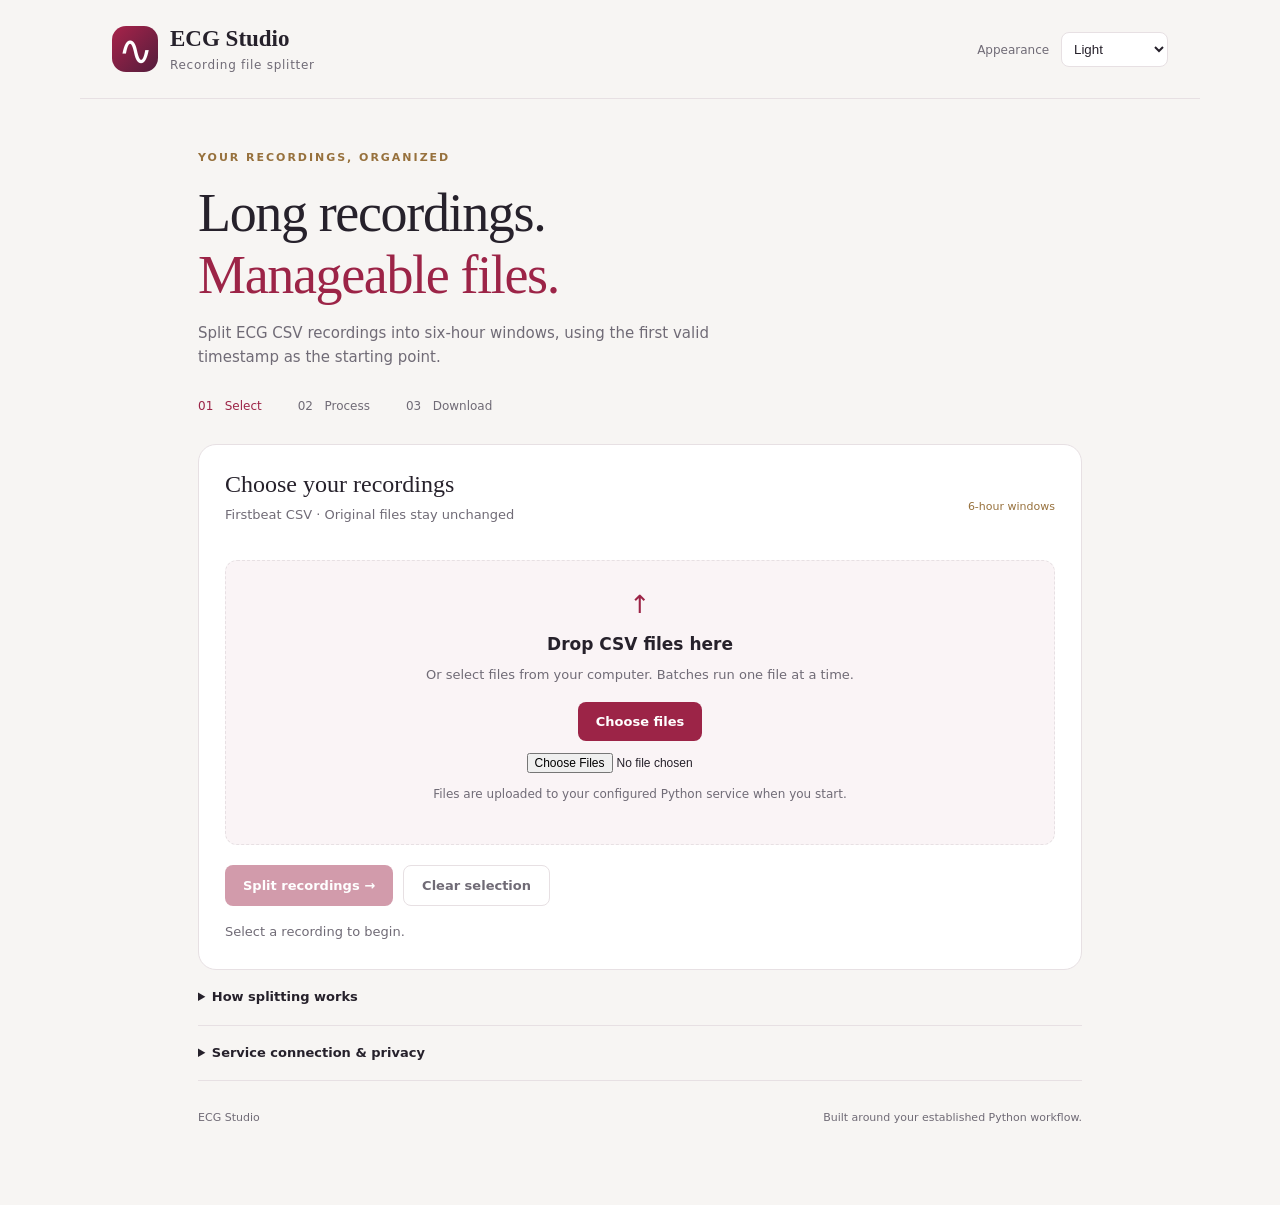
==== frontend/index.html @ 0d1e9e58 "Upload 1" ====
<!doctype html>
<html lang="en"><head><meta charset="utf-8"><meta name="viewport" content="width=device-width,initial-scale=1"><meta name="description" content="Split Firstbeat ECG CSV recordings into six-hour files using your established Python workflow."><title>ECG Studio · File Splitter</title><link rel="stylesheet" href="styles.css"><script src="config.js" defer></script><script src="app.js" defer></script></head>
<body><header><a class="brand" href="#"><span class="mark" aria-hidden="true">∿</span><span>ECG Studio<small>Recording file splitter</small></span></a><label>Appearance <select id="theme"><option value="light">Light</option><option value="dark">OLED Dark</option><option value="colored">Colored</option></select></label></header>
<main><div class="eyebrow">YOUR RECORDINGS, ORGANIZED</div><h1>Long recordings.<br><em>Manageable files.</em></h1><p class="intro">Split ECG CSV recordings into six-hour windows, using the first valid timestamp as the starting point.</p>
<div class="steps" aria-label="Workflow"><span>01 &nbsp; Select</span><span>02 &nbsp; Process</span><span>03 &nbsp; Download</span></div>
<section class="workspace" aria-labelledby="upload-title"><div class="section-head"><div><h2 id="upload-title">Choose your recordings</h2><p>Firstbeat CSV · Original files stay unchanged</p></div><span class="badge">6-hour windows</span></div>
<div id="drop" class="drop"><span class="upload-icon" aria-hidden="true">↑</span><h3>Drop CSV files here</h3><p>Or select files from your computer. Batches run one file at a time.</p><label class="button" for="files">Choose files</label><input id="files" type="file" accept=".csv,text/csv" multiple><p class="fine">Files are uploaded to your configured Python service when you start.</p></div>
<div id="selected"></div><div class="actions"><button id="run" disabled>Split recordings <span aria-hidden="true">→</span></button><button id="clear" class="secondary">Clear selection</button></div><p id="notice" role="status" aria-live="polite">Select a recording to begin.</p></section>
<section id="results-section" hidden><h2>Processing & downloads</h2><p class="fine">Download outputs before deleting a job. Keep this page open while a batch runs.</p><div id="results" aria-live="polite"></div></section>
<details><summary>How splitting works</summary><p>Reads 100,000 rows at a time. Six-hour windows begin at the first valid timestamp. Invalid timestamps and non-numeric or missing signal values are discarded, matching the supplied Python script. The last partial window is retained. No signal filtering or resampling is applied.</p><p>Outputs retain timestamp, ecg_raw, ecg_mv, continuous_time, elapsed_time and block_number. Metadata comments are not copied, matching the original workflow. The plain column header may count as a discarded row.</p><p>Expected timestamp: <code>2026-06-18 08:52:24.000</code>. Files must retain the comma-separated export structure expected by the original code.</p></details>
<details><summary>Service connection & privacy</summary><p id="service">Checking the processing service…</p><p>Each recording has an isolated job. Input uploads are deleted after processing succeeds or fails. Outputs and abandoned uploads expire after the service’s retention period. “Delete job” removes available job files immediately. No recording values are written to application logs.</p><p>Capacity depends on the configured service and free disk space. Upload progress is measured in bytes; processing shows actual chunks and rows rather than an estimated percentage.</p></details>
<footer>ECG Studio <span>Built around your established Python workflow.</span></footer></main><iframe name="downloads" title="File downloads" hidden></iframe></body></html>
---- frontend/styles.css ----
:root{color-scheme:light;--bg:#f7f5f3;--surface:#fff;--ink:#26212b;--muted:#706b76;--accent:#9c2447;--line:#e7e0e3;--soft:#faf4f6;--gold:#97713d;--success:#167450}*{box-sizing:border-box}body{margin:0;background:var(--bg);color:var(--ink);font:15px/1.6 system-ui,-apple-system,Segoe UI,sans-serif}body[data-theme=dark]{color-scheme:dark;--bg:#000;--surface:#101013;--ink:#f6f1f3;--muted:#b5aeb8;--accent:#f384a4;--line:#302b32;--soft:#1c1218;--gold:#dfba7d;--success:#7cdbad}body[data-theme=colored]{--bg:#eee8ef;--surface:#fffbff;--ink:#271b34;--accent:#8e1d49;--line:#d8c7dc;--soft:#f2e5ef;--gold:#82561e}header{max-width:1120px;margin:auto;padding:26px 32px;display:flex;justify-content:space-between;align-items:center;gap:20px;border-bottom:1px solid var(--line)}.brand{display:flex;align-items:center;gap:12px;color:var(--ink);text-decoration:none;font:700 23px Georgia,serif}.brand small{display:block;font:12px system-ui;color:var(--muted);letter-spacing:.06em;margin-top:6px}.mark{display:grid;place-items:center;background:linear-gradient(135deg,#a8234a,#531d3c);color:white;width:46px;height:46px;border-radius:14px;font:42px Georgia}header label{font-size:12px;color:var(--muted)}select{margin-left:8px;padding:8px;border:1px solid var(--line);border-radius:8px;background:var(--surface);color:var(--ink)}main{max-width:940px;margin:50px auto;padding:0 28px}.eyebrow{font-size:11px;font-weight:700;color:var(--gold);letter-spacing:.18em}h1{font:normal clamp(34px,5vw,54px)/1.15 Georgia,serif;letter-spacing:-.025em;margin:15px 0}h1 em{color:var(--accent);font-style:normal}.intro{max-width:590px;color:var(--muted)}.steps{display:flex;gap:36px;font-size:12px;color:var(--muted);margin:28px 0}.steps span:first-child{color:var(--accent)}.workspace{background:var(--surface);border:1px solid var(--line);border-radius:18px;padding:26px}.section-head{display:flex;align-items:center;justify-content:space-between;gap:15px}h2{font:normal 24px Georgia,serif;margin:0 0 7px}h3{font-size:17px;margin:6px 0}p{margin:7px 0 16px}.section-head p,.drop p{color:var(--muted);font-size:13px}.badge{color:var(--gold);font-size:11px;white-space:nowrap}.drop{border:1.5px dashed var(--line);border-radius:12px;background:var(--soft);text-align:center;padding:24px 16px;margin-top:18px}.drop.over{border-color:var(--accent)}.upload-icon{font-size:25px;color:var(--accent)}button,.button{font:600 13px system-ui;display:inline-block;border:0;border-radius:8px;padding:12px 18px;background:var(--accent);color:white;cursor:pointer;text-decoration:none}body[data-theme=dark] button,body[data-theme=dark] .button{color:#17070e}button:disabled{opacity:.45;cursor:not-allowed}.secondary{background:transparent!important;color:var(--muted)!important;border:1px solid var(--line)}button:focus-visible,.button:focus-visible,summary:focus-visible,select:focus-visible{outline:3px solid var(--gold);outline-offset:3px}input[type=file]{display:block;margin:12px auto;max-width:100%;font-size:12px}.fine{font-size:12px!important;color:var(--muted)}.actions{display:flex;gap:10px;margin-top:20px;flex-wrap:wrap}#notice{font-size:13px;margin:16px 0 0;color:var(--muted)}.file-row{padding:12px 0;display:flex;justify-content:space-between;gap:15px;border-bottom:1px solid var(--line);font-size:13px;overflow-wrap:anywhere}.job{background:var(--surface);padding:22px;border:1px solid var(--line);border-radius:12px;margin:16px 0}.job h3{overflow-wrap:anywhere}.job .actions{margin-top:12px}.error{color:#bc3554}.success{color:var(--success)}progress{display:block;width:100%;height:9px;margin:15px 0;accent-color:var(--accent)}.output{display:flex;align-items:center;justify-content:space-between;gap:12px;padding:10px 0;border-bottom:1px solid var(--line);font-size:12px;overflow-wrap:anywhere}.output button{padding:7px 10px}#results-section{margin:32px 0}details{border-bottom:1px solid var(--line);padding:17px 0;font-size:13px}summary{cursor:pointer;font-weight:600}details p{margin-top:12px;color:var(--muted)}footer{display:flex;justify-content:space-between;gap:16px;padding:28px 0;color:var(--muted);font-size:11px}@media(max-width:580px){header{padding:18px;flex-wrap:wrap}.brand{font-size:21px}main{padding:0 16px;margin-top:30px}.workspace{padding:18px}.section-head{align-items:flex-start}.badge{display:none}.steps{gap:22px}footer{display:block}footer span{display:block;margin-top:5px}}@media(prefers-reduced-motion:reduce){*{scroll-behavior:auto}}
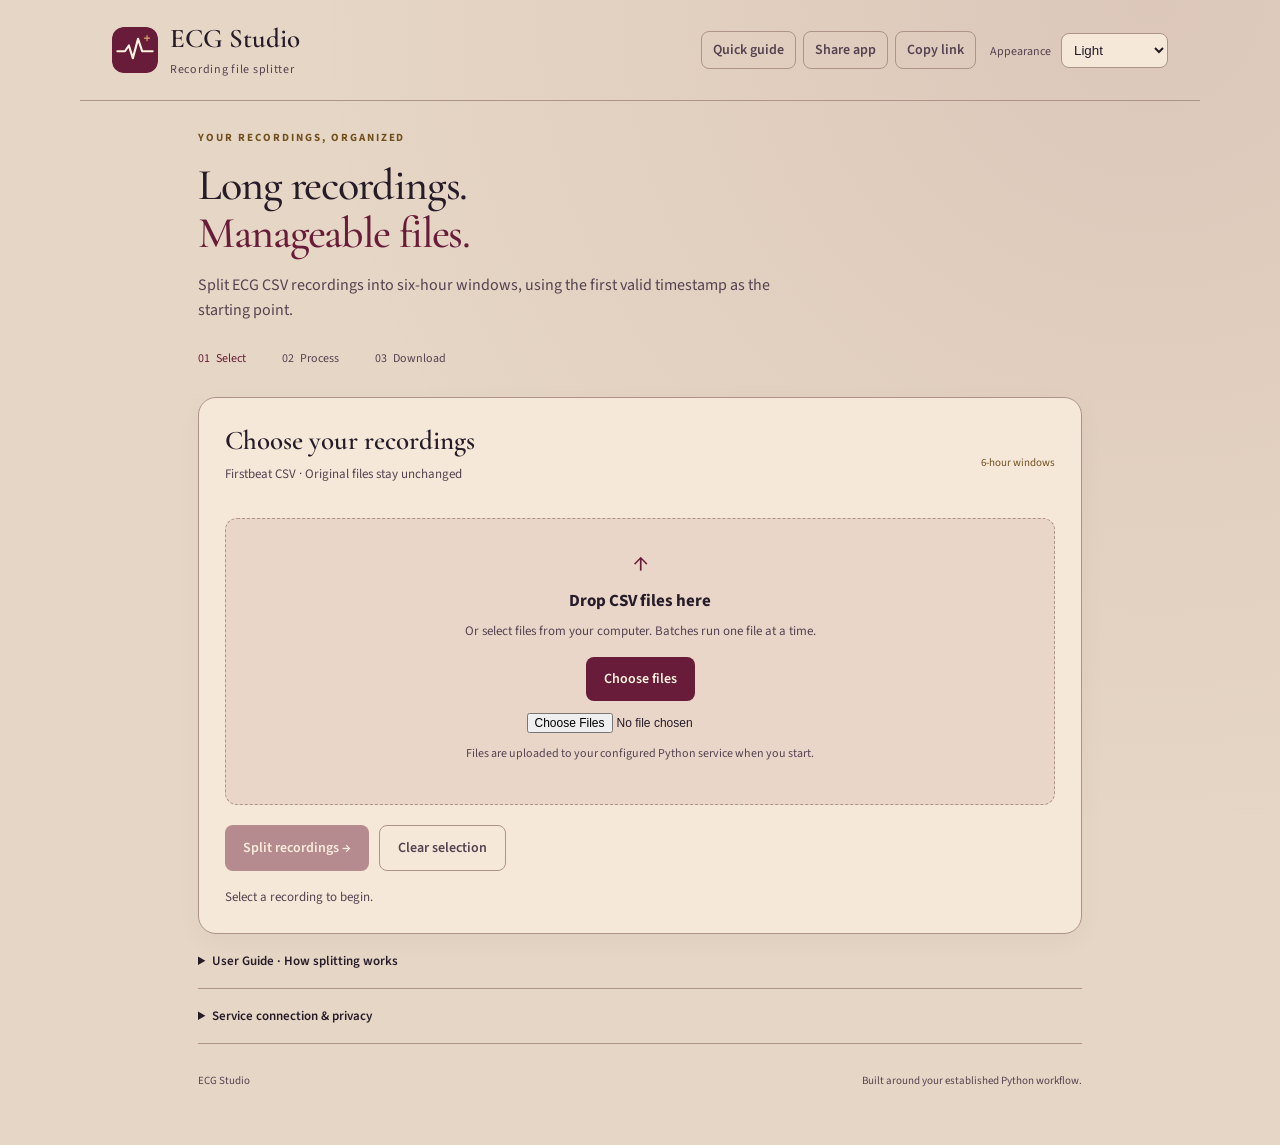
==== commit b87db2ac: "Upload 2" ====
--- a/frontend/index.html
+++ b/frontend/index.html
@@ -1,12 +1,12 @@
 <!doctype html>
-<html lang="en"><head><meta charset="utf-8"><meta name="viewport" content="width=device-width,initial-scale=1"><meta name="description" content="Split Firstbeat ECG CSV recordings into six-hour files using your established Python workflow."><title>ECG Studio · File Splitter</title><link rel="stylesheet" href="styles.css"><script src="config.js" defer></script><script src="app.js" defer></script></head>
-<body><header><a class="brand" href="#"><span class="mark" aria-hidden="true">∿</span><span>ECG Studio<small>Recording file splitter</small></span></a><label>Appearance <select id="theme"><option value="light">Light</option><option value="dark">OLED Dark</option><option value="colored">Colored</option></select></label></header>
-<main><div class="eyebrow">YOUR RECORDINGS, ORGANIZED</div><h1>Long recordings.<br><em>Manageable files.</em></h1><p class="intro">Split ECG CSV recordings into six-hour windows, using the first valid timestamp as the starting point.</p>
+<html lang="en"><head><meta charset="utf-8"><meta name="viewport" content="width=device-width,initial-scale=1"><meta name="description" content="Split Firstbeat ECG CSV recordings into six-hour files using your established Python workflow."><title>ECG Studio · File Splitter</title><link rel="icon" type="image/png" href="assets/favicon.png"><link rel="apple-touch-icon" href="assets/apple-touch-icon.png"><!-- PRODUCTION_METADATA --><link rel="stylesheet" href="styles.css"><script src="config.js" defer></script><script src="sharing.js" defer></script><script src="app.js" defer></script></head>
+<body><header><a class="brand" href="#"><img class="brand-icon" src="assets/logo.svg" width="46" height="46" alt=""><span>ECG Studio<small>Recording file splitter</small></span></a><div class="header-tools"><nav aria-label="App tools"><button class="secondary" id="quick-guide">Quick guide</button><button class="secondary" id="share-app">Share app</button><button class="secondary" id="copy-link">Copy link</button></nav><label>Appearance <select id="theme"><option value="light">Light</option><option value="dark">OLED Dark</option><option value="colored">Colored</option></select></label></div></header>
+<main><p id="sharing-status" class="fine" role="status" aria-live="polite"></p><div class="eyebrow">YOUR RECORDINGS, ORGANIZED</div><h1>Long recordings.<br><em>Manageable files.</em></h1><p class="intro">Split ECG CSV recordings into six-hour windows, using the first valid timestamp as the starting point.</p>
 <div class="steps" aria-label="Workflow"><span>01 &nbsp; Select</span><span>02 &nbsp; Process</span><span>03 &nbsp; Download</span></div>
 <section class="workspace" aria-labelledby="upload-title"><div class="section-head"><div><h2 id="upload-title">Choose your recordings</h2><p>Firstbeat CSV · Original files stay unchanged</p></div><span class="badge">6-hour windows</span></div>
 <div id="drop" class="drop"><span class="upload-icon" aria-hidden="true">↑</span><h3>Drop CSV files here</h3><p>Or select files from your computer. Batches run one file at a time.</p><label class="button" for="files">Choose files</label><input id="files" type="file" accept=".csv,text/csv" multiple><p class="fine">Files are uploaded to your configured Python service when you start.</p></div>
 <div id="selected"></div><div class="actions"><button id="run" disabled>Split recordings <span aria-hidden="true">→</span></button><button id="clear" class="secondary">Clear selection</button></div><p id="notice" role="status" aria-live="polite">Select a recording to begin.</p></section>
 <section id="results-section" hidden><h2>Processing & downloads</h2><p class="fine">Download outputs before deleting a job. Keep this page open while a batch runs.</p><div id="results" aria-live="polite"></div></section>
-<details><summary>How splitting works</summary><p>Reads 100,000 rows at a time. Six-hour windows begin at the first valid timestamp. Invalid timestamps and non-numeric or missing signal values are discarded, matching the supplied Python script. The last partial window is retained. No signal filtering or resampling is applied.</p><p>Outputs retain timestamp, ecg_raw, ecg_mv, continuous_time, elapsed_time and block_number. Metadata comments are not copied, matching the original workflow. The plain column header may count as a discarded row.</p><p>Expected timestamp: <code>2026-06-18 08:52:24.000</code>. Files must retain the comma-separated export structure expected by the original code.</p></details>
+<details id="user-guide"><summary>User Guide · How splitting works</summary><p>Reads 100,000 rows at a time. Six-hour windows begin at the first valid timestamp. Invalid timestamps and non-numeric or missing signal values are discarded, matching the supplied Python script. The last partial window is retained. No signal filtering or resampling is applied.</p><p>Outputs retain timestamp, ecg_raw, ecg_mv, continuous_time, elapsed_time and block_number. Metadata comments are not copied, matching the original workflow. The plain column header may count as a discarded row.</p><p>Expected timestamp: <code>2026-06-18 08:52:24.000</code>. Files must retain the comma-separated export structure expected by the original code.</p></details>
 <details><summary>Service connection & privacy</summary><p id="service">Checking the processing service…</p><p>Each recording has an isolated job. Input uploads are deleted after processing succeeds or fails. Outputs and abandoned uploads expire after the service’s retention period. “Delete job” removes available job files immediately. No recording values are written to application logs.</p><p>Capacity depends on the configured service and free disk space. Upload progress is measured in bytes; processing shows actual chunks and rows rather than an estimated percentage.</p></details>
-<footer>ECG Studio <span>Built around your established Python workflow.</span></footer></main><iframe name="downloads" title="File downloads" hidden></iframe></body></html>
+<footer>ECG Studio <span>Built around your established Python workflow.</span></footer></main><dialog id="guide-dialog" aria-labelledby="guide-title"><div class="dialog-head"><h2 id="guide-title">Your quick guide</h2><button class="secondary" data-close="guide-dialog" aria-label="Close quick guide">Close</button></div><ol><li><strong>Choose CSV recordings.</strong> Select several files or drag them into the upload area.</li><li><strong>Split recordings.</strong> Keep this page open while files upload and process in sequence.</li><li><strong>Download the results.</strong> Save individual CSVs or each recording’s ZIP, then delete jobs when finished.</li></ol><div class="example"><strong>A simple example</strong><p>A first valid sample at 08:52:24 starts the first window. A sample exactly at 14:52:24 enters the second window.</p></div><p class="fine">Share app and Copy link share only this application’s address—not recordings or download credentials. For format and privacy details, open the User Guide or Service connection & privacy below.</p></dialog><dialog id="share-dialog" aria-labelledby="share-title"><div class="dialog-head"><h2 id="share-title">Share ECG Studio</h2><button class="secondary" data-close="share-dialog" aria-label="Close sharing">Close</button></div><p>Copy this application address:</p><label for="share-address">App link</label><input id="share-address" readonly type="url"><p class="fine">Only the app address is shared. Your recordings remain separate.</p></dialog><iframe name="downloads" title="File downloads" hidden></iframe></body></html>
--- a/frontend/styles.css
+++ b/frontend/styles.css
@@ -1 +1,8 @@
-:root{color-scheme:light;--bg:#f7f5f3;--surface:#fff;--ink:#26212b;--muted:#706b76;--accent:#9c2447;--line:#e7e0e3;--soft:#faf4f6;--gold:#97713d;--success:#167450}*{box-sizing:border-box}body{margin:0;background:var(--bg);color:var(--ink);font:15px/1.6 system-ui,-apple-system,Segoe UI,sans-serif}body[data-theme=dark]{color-scheme:dark;--bg:#000;--surface:#101013;--ink:#f6f1f3;--muted:#b5aeb8;--accent:#f384a4;--line:#302b32;--soft:#1c1218;--gold:#dfba7d;--success:#7cdbad}body[data-theme=colored]{--bg:#eee8ef;--surface:#fffbff;--ink:#271b34;--accent:#8e1d49;--line:#d8c7dc;--soft:#f2e5ef;--gold:#82561e}header{max-width:1120px;margin:auto;padding:26px 32px;display:flex;justify-content:space-between;align-items:center;gap:20px;border-bottom:1px solid var(--line)}.brand{display:flex;align-items:center;gap:12px;color:var(--ink);text-decoration:none;font:700 23px Georgia,serif}.brand small{display:block;font:12px system-ui;color:var(--muted);letter-spacing:.06em;margin-top:6px}.mark{display:grid;place-items:center;background:linear-gradient(135deg,#a8234a,#531d3c);color:white;width:46px;height:46px;border-radius:14px;font:42px Georgia}header label{font-size:12px;color:var(--muted)}select{margin-left:8px;padding:8px;border:1px solid var(--line);border-radius:8px;background:var(--surface);color:var(--ink)}main{max-width:940px;margin:50px auto;padding:0 28px}.eyebrow{font-size:11px;font-weight:700;color:var(--gold);letter-spacing:.18em}h1{font:normal clamp(34px,5vw,54px)/1.15 Georgia,serif;letter-spacing:-.025em;margin:15px 0}h1 em{color:var(--accent);font-style:normal}.intro{max-width:590px;color:var(--muted)}.steps{display:flex;gap:36px;font-size:12px;color:var(--muted);margin:28px 0}.steps span:first-child{color:var(--accent)}.workspace{background:var(--surface);border:1px solid var(--line);border-radius:18px;padding:26px}.section-head{display:flex;align-items:center;justify-content:space-between;gap:15px}h2{font:normal 24px Georgia,serif;margin:0 0 7px}h3{font-size:17px;margin:6px 0}p{margin:7px 0 16px}.section-head p,.drop p{color:var(--muted);font-size:13px}.badge{color:var(--gold);font-size:11px;white-space:nowrap}.drop{border:1.5px dashed var(--line);border-radius:12px;background:var(--soft);text-align:center;padding:24px 16px;margin-top:18px}.drop.over{border-color:var(--accent)}.upload-icon{font-size:25px;color:var(--accent)}button,.button{font:600 13px system-ui;display:inline-block;border:0;border-radius:8px;padding:12px 18px;background:var(--accent);color:white;cursor:pointer;text-decoration:none}body[data-theme=dark] button,body[data-theme=dark] .button{color:#17070e}button:disabled{opacity:.45;cursor:not-allowed}.secondary{background:transparent!important;color:var(--muted)!important;border:1px solid var(--line)}button:focus-visible,.button:focus-visible,summary:focus-visible,select:focus-visible{outline:3px solid var(--gold);outline-offset:3px}input[type=file]{display:block;margin:12px auto;max-width:100%;font-size:12px}.fine{font-size:12px!important;color:var(--muted)}.actions{display:flex;gap:10px;margin-top:20px;flex-wrap:wrap}#notice{font-size:13px;margin:16px 0 0;color:var(--muted)}.file-row{padding:12px 0;display:flex;justify-content:space-between;gap:15px;border-bottom:1px solid var(--line);font-size:13px;overflow-wrap:anywhere}.job{background:var(--surface);padding:22px;border:1px solid var(--line);border-radius:12px;margin:16px 0}.job h3{overflow-wrap:anywhere}.job .actions{margin-top:12px}.error{color:#bc3554}.success{color:var(--success)}progress{display:block;width:100%;height:9px;margin:15px 0;accent-color:var(--accent)}.output{display:flex;align-items:center;justify-content:space-between;gap:12px;padding:10px 0;border-bottom:1px solid var(--line);font-size:12px;overflow-wrap:anywhere}.output button{padding:7px 10px}#results-section{margin:32px 0}details{border-bottom:1px solid var(--line);padding:17px 0;font-size:13px}summary{cursor:pointer;font-weight:600}details p{margin-top:12px;color:var(--muted)}footer{display:flex;justify-content:space-between;gap:16px;padding:28px 0;color:var(--muted);font-size:11px}@media(max-width:580px){header{padding:18px;flex-wrap:wrap}.brand{font-size:21px}main{padding:0 16px;margin-top:30px}.workspace{padding:18px}.section-head{align-items:flex-start}.badge{display:none}.steps{gap:22px}footer{display:block}footer span{display:block;margin-top:5px}}@media(prefers-reduced-motion:reduce){*{scroll-behavior:auto}}
+@font-face{font-family:"Source Sans 3";font-style:normal;font-weight:400;font-display:swap;src:url("assets/fonts/source-sans-400.ttf") format("truetype")}
+@font-face{font-family:"Source Sans 3";font-style:normal;font-weight:600;font-display:swap;src:url("assets/fonts/source-sans-600.ttf") format("truetype")}
+@font-face{font-family:"Source Sans 3";font-style:normal;font-weight:700;font-display:swap;src:url("assets/fonts/source-sans-700.ttf") format("truetype")}
+@font-face{font-family:"Cormorant Garamond";font-style:normal;font-weight:500;font-display:swap;src:url("assets/fonts/cormorant-500.ttf") format("truetype")}
+@font-face{font-family:"Cormorant Garamond";font-style:normal;font-weight:600;font-display:swap;src:url("assets/fonts/cormorant-600.ttf") format("truetype")}
+:root{color-scheme:light;--bg:#e6d6c5;--surface:#f5e8d8;--ink:#251b29;--muted:#544251;--accent:#681c39;--line:#ad9389;--soft:#ead6c9;--gold:#72501e;--success:#145535;--button-ink:#fff4df;--error:#9d1637}*{box-sizing:border-box}body{margin:0;background:var(--bg);color:var(--ink);font:16px/1.55 "Source Sans 3",system-ui,-apple-system,Segoe UI,sans-serif}body[data-theme=dark]{color-scheme:dark;--bg:#000;--surface:#160d17;--ink:#fff3e8;--muted:#dcc3d4;--accent:#f1a0b6;--line:#8f7188;--soft:#241127;--gold:#e6c18b;--success:#8ee3b5;--button-ink:#260b17;--error:#ff9db2}body[data-theme=colored]{color-scheme:dark;--bg:#211126;--surface:#3d1935;--ink:#fff3e8;--muted:#e5cad9;--accent:#f2b3c5;--line:#b08a9e;--soft:#301329;--gold:#edc993;--success:#9ee6bd;--button-ink:#381022;--error:#ffb0c0}header{max-width:1120px;margin:auto;padding:22px 32px;display:flex;justify-content:space-between;align-items:center;gap:20px;flex-wrap:wrap;border-bottom:1px solid var(--line)}.brand{display:flex;align-items:center;gap:12px;color:var(--ink);text-decoration:none;font:600 27px "Cormorant Garamond",Georgia,serif}.brand small{display:block;font:12px "Source Sans 3",system-ui;color:var(--muted);letter-spacing:.06em;margin-top:6px}.mark{display:grid;place-items:center;background:linear-gradient(135deg,#a8234a,#531d3c);color:white;width:46px;height:46px;border-radius:14px;font:42px Georgia}header label{font-size:12px;color:var(--muted)}select{margin-left:8px;padding:8px;border:1px solid var(--line);border-radius:8px;background:var(--surface);color:var(--ink)}main{max-width:940px;margin:28px auto;padding:0 28px}.eyebrow{font-size:11px;font-weight:700;color:var(--gold);letter-spacing:.18em}h1{font:normal clamp(32px,4.5vw,44px)/1.1 "Cormorant Garamond",Georgia,serif;letter-spacing:-.025em;margin:15px 0}h1 em{color:var(--accent);font-style:normal}.intro{max-width:590px;color:var(--muted)}.steps{display:flex;gap:36px;font-size:12px;color:var(--muted);margin:28px 0}.steps span:first-child{color:var(--accent)}.workspace{background:var(--surface);border:1px solid var(--line);border-radius:18px;padding:26px}.section-head{display:flex;align-items:center;justify-content:space-between;gap:15px}h2{font:600 27px "Cormorant Garamond",Georgia,serif;margin:0 0 7px}h3{font-size:17px;margin:6px 0}p{margin:7px 0 16px}.section-head p,.drop p{color:var(--muted);font-size:13px}.badge{color:var(--gold);font-size:11px;white-space:nowrap}.drop{border:1.5px dashed var(--line);border-radius:12px;background:var(--soft);text-align:center;padding:24px 16px;margin-top:18px}.drop.over{border-color:var(--accent)}.upload-icon{font-size:25px;color:var(--accent)}button,.button{font:600 14px "Source Sans 3",system-ui;display:inline-block;border:0;border-radius:8px;padding:12px 18px;background:var(--accent);color:var(--button-ink);cursor:pointer;text-decoration:none}button:disabled{opacity:.45;cursor:not-allowed}.secondary{background:transparent!important;color:var(--muted)!important;border:1px solid var(--line)}button:focus-visible,.button:focus-visible,summary:focus-visible,select:focus-visible{outline:3px solid var(--gold);outline-offset:3px}input[type=file]{display:block;margin:12px auto;max-width:100%;font-size:12px}.fine{font-size:12px!important;color:var(--muted)}.actions{display:flex;gap:10px;margin-top:20px;flex-wrap:wrap}#notice{font-size:13px;margin:16px 0 0;color:var(--muted)}.file-row{padding:12px 0;display:flex;justify-content:space-between;gap:15px;border-bottom:1px solid var(--line);font-size:13px;overflow-wrap:anywhere}.job{background:var(--surface);padding:22px;border:1px solid var(--line);border-radius:12px;margin:16px 0}.job h3{overflow-wrap:anywhere}.job .actions{margin-top:12px}.error{color:var(--error)}.success{color:var(--success)}progress{display:block;width:100%;height:9px;margin:15px 0;accent-color:var(--accent)}.output{display:flex;align-items:center;justify-content:space-between;gap:12px;padding:10px 0;border-bottom:1px solid var(--line);font-size:12px;overflow-wrap:anywhere}.output button{padding:7px 10px}#results-section{margin:32px 0}details{border-bottom:1px solid var(--line);padding:17px 0;font-size:13px}summary{cursor:pointer;font-weight:600}details p{margin-top:12px;color:var(--muted)}footer{display:flex;justify-content:space-between;gap:16px;padding:28px 0;color:var(--muted);font-size:11px}@media(max-width:580px){header{padding:18px;flex-wrap:wrap}.brand{font-size:21px}main{padding:0 16px;margin-top:30px}.workspace{padding:18px}.section-head{align-items:flex-start}.badge{display:none}.steps{gap:22px}footer{display:block}footer span{display:block;margin-top:5px}}@media(prefers-reduced-motion:reduce){*{scroll-behavior:auto}}
+
+.brand-icon{flex-shrink:0;border-radius:12px}.header-tools{display:flex;align-items:center;justify-content:flex-end;gap:14px;flex-wrap:wrap}.header-tools nav{display:flex;flex-wrap:wrap;gap:7px}.header-tools button{padding:8px 11px}.header-tools label{white-space:nowrap}.brand{flex-shrink:0}body{background-image:radial-gradient(ellipse at 90% 0%,color-mix(in srgb,var(--accent) 8%,transparent),transparent 52%)}.workspace{box-shadow:0 8px 28px #00000009}.button:hover,button:not(:disabled):hover{filter:brightness(1.08)}a{color:var(--accent)}dialog{max-width:560px;width:calc(100% - 32px);max-height:85vh;overflow:auto;border:1px solid var(--line);border-radius:16px;padding:24px;background:var(--surface);color:var(--ink);font:16px/1.55 "Source Sans 3",system-ui}dialog::backdrop{background:#0e0516b8}.dialog-head{display:flex;align-items:center;justify-content:space-between;gap:12px}.dialog-head h2{margin:0}dialog ol{padding-left:23px}dialog li{padding:7px 0}.example{background:var(--soft);border-left:3px solid var(--gold);padding:13px 16px;border-radius:4px}.example p{margin:5px 0}#share-address{display:block;width:100%;padding:12px;background:var(--soft);border:1px solid var(--line);border-radius:6px;color:var(--ink);font:inherit;margin:9px 0 15px}#sharing-status:empty{display:none}button:focus-visible,input:focus-visible{outline:3px solid var(--gold);outline-offset:3px}@media(max-width:760px){header{align-items:flex-start}.header-tools{justify-content:flex-start;gap:10px}.header-tools nav{order:2;width:100%}.header-tools label{order:1}.brand{font-size:25px}.brand-icon{width:42px;height:42px}}
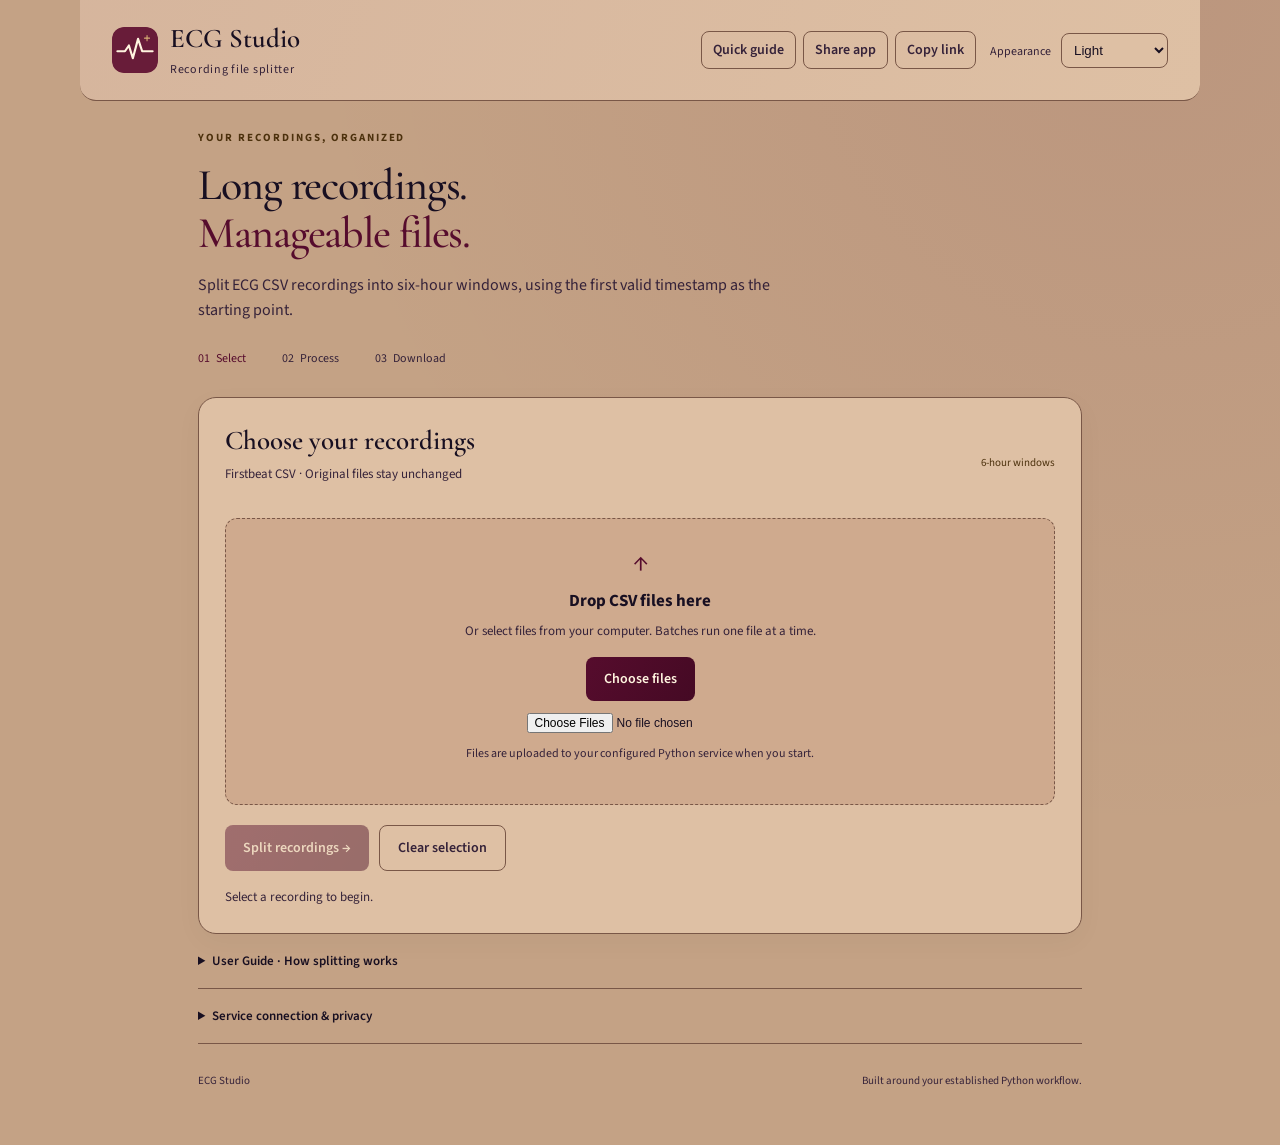
==== commit 3bb945c8: "Upload 3" ====
--- a/frontend/index.html
+++ b/frontend/index.html
@@ -8,5 +8,5 @@
 <div id="selected"></div><div class="actions"><button id="run" disabled>Split recordings <span aria-hidden="true">→</span></button><button id="clear" class="secondary">Clear selection</button></div><p id="notice" role="status" aria-live="polite">Select a recording to begin.</p></section>
 <section id="results-section" hidden><h2>Processing & downloads</h2><p class="fine">Download outputs before deleting a job. Keep this page open while a batch runs.</p><div id="results" aria-live="polite"></div></section>
 <details id="user-guide"><summary>User Guide · How splitting works</summary><p>Reads 100,000 rows at a time. Six-hour windows begin at the first valid timestamp. Invalid timestamps and non-numeric or missing signal values are discarded, matching the supplied Python script. The last partial window is retained. No signal filtering or resampling is applied.</p><p>Outputs retain timestamp, ecg_raw, ecg_mv, continuous_time, elapsed_time and block_number. Metadata comments are not copied, matching the original workflow. The plain column header may count as a discarded row.</p><p>Expected timestamp: <code>2026-06-18 08:52:24.000</code>. Files must retain the comma-separated export structure expected by the original code.</p></details>
-<details><summary>Service connection & privacy</summary><p id="service">Checking the processing service…</p><p>Each recording has an isolated job. Input uploads are deleted after processing succeeds or fails. Outputs and abandoned uploads expire after the service’s retention period. “Delete job” removes available job files immediately. No recording values are written to application logs.</p><p>Capacity depends on the configured service and free disk space. Upload progress is measured in bytes; processing shows actual chunks and rows rather than an estimated percentage.</p></details>
+<details id="connection-settings"><summary>Service connection & privacy</summary><p id="service" role="status" aria-live="polite">Checking the processing service…</p><div class="connection-form"><label for="service-url">Python service address</label><input id="service-url" type="url" inputmode="url" placeholder="https://your-python-service.onrender.com" autocomplete="off" spellcheck="false"><button id="save-service" class="secondary">Save &amp; test connection</button><p class="fine">Use your deployed Python backend address, not this app’s Vercel address or a dashboard link. This preference is saved only in this browser. A hosted app cannot use localhost.</p></div><p>Each recording has an isolated job. Input uploads are deleted after processing succeeds or fails. Outputs and abandoned uploads expire after the service’s retention period. “Delete job” removes available job files immediately. No recording values are written to application logs.</p><p>Capacity depends on the configured service and free disk space. Upload progress is measured in bytes; processing shows actual chunks and rows rather than an estimated percentage.</p></details>
 <footer>ECG Studio <span>Built around your established Python workflow.</span></footer></main><dialog id="guide-dialog" aria-labelledby="guide-title"><div class="dialog-head"><h2 id="guide-title">Your quick guide</h2><button class="secondary" data-close="guide-dialog" aria-label="Close quick guide">Close</button></div><ol><li><strong>Choose CSV recordings.</strong> Select several files or drag them into the upload area.</li><li><strong>Split recordings.</strong> Keep this page open while files upload and process in sequence.</li><li><strong>Download the results.</strong> Save individual CSVs or each recording’s ZIP, then delete jobs when finished.</li></ol><div class="example"><strong>A simple example</strong><p>A first valid sample at 08:52:24 starts the first window. A sample exactly at 14:52:24 enters the second window.</p></div><p class="fine">Share app and Copy link share only this application’s address—not recordings or download credentials. For format and privacy details, open the User Guide or Service connection & privacy below.</p></dialog><dialog id="share-dialog" aria-labelledby="share-title"><div class="dialog-head"><h2 id="share-title">Share ECG Studio</h2><button class="secondary" data-close="share-dialog" aria-label="Close sharing">Close</button></div><p>Copy this application address:</p><label for="share-address">App link</label><input id="share-address" readonly type="url"><p class="fine">Only the app address is shared. Your recordings remain separate.</p></dialog><iframe name="downloads" title="File downloads" hidden></iframe></body></html>
--- a/frontend/styles.css
+++ b/frontend/styles.css
@@ -3,6 +3,8 @@
 @font-face{font-family:"Source Sans 3";font-style:normal;font-weight:700;font-display:swap;src:url("assets/fonts/source-sans-700.ttf") format("truetype")}
 @font-face{font-family:"Cormorant Garamond";font-style:normal;font-weight:500;font-display:swap;src:url("assets/fonts/cormorant-500.ttf") format("truetype")}
 @font-face{font-family:"Cormorant Garamond";font-style:normal;font-weight:600;font-display:swap;src:url("assets/fonts/cormorant-600.ttf") format("truetype")}
-:root{color-scheme:light;--bg:#e6d6c5;--surface:#f5e8d8;--ink:#251b29;--muted:#544251;--accent:#681c39;--line:#ad9389;--soft:#ead6c9;--gold:#72501e;--success:#145535;--button-ink:#fff4df;--error:#9d1637}*{box-sizing:border-box}body{margin:0;background:var(--bg);color:var(--ink);font:16px/1.55 "Source Sans 3",system-ui,-apple-system,Segoe UI,sans-serif}body[data-theme=dark]{color-scheme:dark;--bg:#000;--surface:#160d17;--ink:#fff3e8;--muted:#dcc3d4;--accent:#f1a0b6;--line:#8f7188;--soft:#241127;--gold:#e6c18b;--success:#8ee3b5;--button-ink:#260b17;--error:#ff9db2}body[data-theme=colored]{color-scheme:dark;--bg:#211126;--surface:#3d1935;--ink:#fff3e8;--muted:#e5cad9;--accent:#f2b3c5;--line:#b08a9e;--soft:#301329;--gold:#edc993;--success:#9ee6bd;--button-ink:#381022;--error:#ffb0c0}header{max-width:1120px;margin:auto;padding:22px 32px;display:flex;justify-content:space-between;align-items:center;gap:20px;flex-wrap:wrap;border-bottom:1px solid var(--line)}.brand{display:flex;align-items:center;gap:12px;color:var(--ink);text-decoration:none;font:600 27px "Cormorant Garamond",Georgia,serif}.brand small{display:block;font:12px "Source Sans 3",system-ui;color:var(--muted);letter-spacing:.06em;margin-top:6px}.mark{display:grid;place-items:center;background:linear-gradient(135deg,#a8234a,#531d3c);color:white;width:46px;height:46px;border-radius:14px;font:42px Georgia}header label{font-size:12px;color:var(--muted)}select{margin-left:8px;padding:8px;border:1px solid var(--line);border-radius:8px;background:var(--surface);color:var(--ink)}main{max-width:940px;margin:28px auto;padding:0 28px}.eyebrow{font-size:11px;font-weight:700;color:var(--gold);letter-spacing:.18em}h1{font:normal clamp(32px,4.5vw,44px)/1.1 "Cormorant Garamond",Georgia,serif;letter-spacing:-.025em;margin:15px 0}h1 em{color:var(--accent);font-style:normal}.intro{max-width:590px;color:var(--muted)}.steps{display:flex;gap:36px;font-size:12px;color:var(--muted);margin:28px 0}.steps span:first-child{color:var(--accent)}.workspace{background:var(--surface);border:1px solid var(--line);border-radius:18px;padding:26px}.section-head{display:flex;align-items:center;justify-content:space-between;gap:15px}h2{font:600 27px "Cormorant Garamond",Georgia,serif;margin:0 0 7px}h3{font-size:17px;margin:6px 0}p{margin:7px 0 16px}.section-head p,.drop p{color:var(--muted);font-size:13px}.badge{color:var(--gold);font-size:11px;white-space:nowrap}.drop{border:1.5px dashed var(--line);border-radius:12px;background:var(--soft);text-align:center;padding:24px 16px;margin-top:18px}.drop.over{border-color:var(--accent)}.upload-icon{font-size:25px;color:var(--accent)}button,.button{font:600 14px "Source Sans 3",system-ui;display:inline-block;border:0;border-radius:8px;padding:12px 18px;background:var(--accent);color:var(--button-ink);cursor:pointer;text-decoration:none}button:disabled{opacity:.45;cursor:not-allowed}.secondary{background:transparent!important;color:var(--muted)!important;border:1px solid var(--line)}button:focus-visible,.button:focus-visible,summary:focus-visible,select:focus-visible{outline:3px solid var(--gold);outline-offset:3px}input[type=file]{display:block;margin:12px auto;max-width:100%;font-size:12px}.fine{font-size:12px!important;color:var(--muted)}.actions{display:flex;gap:10px;margin-top:20px;flex-wrap:wrap}#notice{font-size:13px;margin:16px 0 0;color:var(--muted)}.file-row{padding:12px 0;display:flex;justify-content:space-between;gap:15px;border-bottom:1px solid var(--line);font-size:13px;overflow-wrap:anywhere}.job{background:var(--surface);padding:22px;border:1px solid var(--line);border-radius:12px;margin:16px 0}.job h3{overflow-wrap:anywhere}.job .actions{margin-top:12px}.error{color:var(--error)}.success{color:var(--success)}progress{display:block;width:100%;height:9px;margin:15px 0;accent-color:var(--accent)}.output{display:flex;align-items:center;justify-content:space-between;gap:12px;padding:10px 0;border-bottom:1px solid var(--line);font-size:12px;overflow-wrap:anywhere}.output button{padding:7px 10px}#results-section{margin:32px 0}details{border-bottom:1px solid var(--line);padding:17px 0;font-size:13px}summary{cursor:pointer;font-weight:600}details p{margin-top:12px;color:var(--muted)}footer{display:flex;justify-content:space-between;gap:16px;padding:28px 0;color:var(--muted);font-size:11px}@media(max-width:580px){header{padding:18px;flex-wrap:wrap}.brand{font-size:21px}main{padding:0 16px;margin-top:30px}.workspace{padding:18px}.section-head{align-items:flex-start}.badge{display:none}.steps{gap:22px}footer{display:block}footer span{display:block;margin-top:5px}}@media(prefers-reduced-motion:reduce){*{scroll-behavior:auto}}
+:root{color-scheme:light;--bg:#c4a285;--surface:#dec0a4;--ink:#180f21;--muted:#352239;--accent:#560c2d;--line:#795747;--soft:#cfaa8e;--gold:#4c310d;--success:#063e27;--button-ink:#fff4df;--action:#560c2d;--error:#7b0824}*{box-sizing:border-box}body{margin:0;background:var(--bg);color:var(--ink);font:16px/1.55 "Source Sans 3",system-ui,-apple-system,Segoe UI,sans-serif}body[data-theme=dark]{color-scheme:dark;--bg:#000;--surface:#13030b;--ink:#fff3e8;--muted:#edc3d5;--accent:#ff9bbe;--line:#9a5370;--soft:#260818;--gold:#f0c47a;--success:#8ee3b5;--button-ink:#fff4df;--action:#9f0b3c;--error:#ff9db2}body[data-theme=colored]{color-scheme:dark;--bg:#130517;--surface:#350a2c;--ink:#fff3e8;--muted:#f2c5dd;--accent:#ffb6d2;--line:#b56b98;--soft:#4c1037;--gold:#f9ce85;--success:#9ee6bd;--button-ink:#fff4df;--action:#8b0636;--error:#ffb0c0}header{max-width:1120px;margin:auto;padding:22px 32px;display:flex;justify-content:space-between;align-items:center;gap:20px;flex-wrap:wrap;border-bottom:1px solid var(--line)}.brand{display:flex;align-items:center;gap:12px;color:var(--ink);text-decoration:none;font:600 27px "Cormorant Garamond",Georgia,serif}.brand small{display:block;font:12px "Source Sans 3",system-ui;color:var(--muted);letter-spacing:.06em;margin-top:6px}.mark{display:grid;place-items:center;background:linear-gradient(135deg,#a8234a,#531d3c);color:white;width:46px;height:46px;border-radius:14px;font:42px Georgia}header label{font-size:12px;color:var(--muted)}select{margin-left:8px;padding:8px;border:1px solid var(--line);border-radius:8px;background:var(--surface);color:var(--ink)}main{max-width:940px;margin:28px auto;padding:0 28px}.eyebrow{font-size:11px;font-weight:700;color:var(--gold);letter-spacing:.18em}h1{font:normal clamp(32px,4.5vw,44px)/1.1 "Cormorant Garamond",Georgia,serif;letter-spacing:-.025em;margin:15px 0}h1 em{color:var(--accent);font-style:normal}.intro{max-width:590px;color:var(--muted)}.steps{display:flex;gap:36px;font-size:12px;color:var(--muted);margin:28px 0}.steps span:first-child{color:var(--accent)}.workspace{background:var(--surface);border:1px solid var(--line);border-radius:18px;padding:26px}.section-head{display:flex;align-items:center;justify-content:space-between;gap:15px}h2{font:600 27px "Cormorant Garamond",Georgia,serif;margin:0 0 7px}h3{font-size:17px;margin:6px 0}p{margin:7px 0 16px}.section-head p,.drop p{color:var(--muted);font-size:13px}.badge{color:var(--gold);font-size:11px;white-space:nowrap}.drop{border:1.5px dashed var(--line);border-radius:12px;background:var(--soft);text-align:center;padding:24px 16px;margin-top:18px}.drop.over{border-color:var(--accent)}.upload-icon{font-size:25px;color:var(--accent)}button,.button{font:600 14px "Source Sans 3",system-ui;display:inline-block;border:0;border-radius:8px;padding:12px 18px;background:linear-gradient(120deg,var(--action),color-mix(in srgb,var(--action) 80%,#000));color:var(--button-ink);cursor:pointer;text-decoration:none}button:disabled{opacity:.45;cursor:not-allowed}.secondary{background:transparent!important;color:var(--muted)!important;border:1px solid var(--line)}button:focus-visible,.button:focus-visible,summary:focus-visible,select:focus-visible{outline:3px solid var(--gold);outline-offset:3px}input[type=file]{display:block;margin:12px auto;max-width:100%;font-size:12px}.fine{font-size:12px!important;color:var(--muted)}.actions{display:flex;gap:10px;margin-top:20px;flex-wrap:wrap}#notice{font-size:13px;margin:16px 0 0;color:var(--muted)}.file-row{padding:12px 0;display:flex;justify-content:space-between;gap:15px;border-bottom:1px solid var(--line);font-size:13px;overflow-wrap:anywhere}.job{background:var(--surface);padding:22px;border:1px solid var(--line);border-radius:12px;margin:16px 0}.job h3{overflow-wrap:anywhere}.job .actions{margin-top:12px}.error{color:var(--error)}.success{color:var(--success)}progress{display:block;width:100%;height:9px;margin:15px 0;accent-color:var(--accent)}.output{display:flex;align-items:center;justify-content:space-between;gap:12px;padding:10px 0;border-bottom:1px solid var(--line);font-size:12px;overflow-wrap:anywhere}.output button{padding:7px 10px}#results-section{margin:32px 0}details{border-bottom:1px solid var(--line);padding:17px 0;font-size:13px}summary{cursor:pointer;font-weight:600}details p{margin-top:12px;color:var(--muted)}footer{display:flex;justify-content:space-between;gap:16px;padding:28px 0;color:var(--muted);font-size:11px}@media(max-width:580px){header{padding:18px;flex-wrap:wrap}.brand{font-size:21px}main{padding:0 16px;margin-top:30px}.workspace{padding:18px}.section-head{align-items:flex-start}.badge{display:none}.steps{gap:22px}footer{display:block}footer span{display:block;margin-top:5px}}@media(prefers-reduced-motion:reduce){*{scroll-behavior:auto}}
 
 .brand-icon{flex-shrink:0;border-radius:12px}.header-tools{display:flex;align-items:center;justify-content:flex-end;gap:14px;flex-wrap:wrap}.header-tools nav{display:flex;flex-wrap:wrap;gap:7px}.header-tools button{padding:8px 11px}.header-tools label{white-space:nowrap}.brand{flex-shrink:0}body{background-image:radial-gradient(ellipse at 90% 0%,color-mix(in srgb,var(--accent) 8%,transparent),transparent 52%)}.workspace{box-shadow:0 8px 28px #00000009}.button:hover,button:not(:disabled):hover{filter:brightness(1.08)}a{color:var(--accent)}dialog{max-width:560px;width:calc(100% - 32px);max-height:85vh;overflow:auto;border:1px solid var(--line);border-radius:16px;padding:24px;background:var(--surface);color:var(--ink);font:16px/1.55 "Source Sans 3",system-ui}dialog::backdrop{background:#0e0516b8}.dialog-head{display:flex;align-items:center;justify-content:space-between;gap:12px}.dialog-head h2{margin:0}dialog ol{padding-left:23px}dialog li{padding:7px 0}.example{background:var(--soft);border-left:3px solid var(--gold);padding:13px 16px;border-radius:4px}.example p{margin:5px 0}#share-address{display:block;width:100%;padding:12px;background:var(--soft);border:1px solid var(--line);border-radius:6px;color:var(--ink);font:inherit;margin:9px 0 15px}#sharing-status:empty{display:none}button:focus-visible,input:focus-visible{outline:3px solid var(--gold);outline-offset:3px}@media(max-width:760px){header{align-items:flex-start}.header-tools{justify-content:flex-start;gap:10px}.header-tools nav{order:2;width:100%}.header-tools label{order:1}.brand{font-size:25px}.brand-icon{width:42px;height:42px}}
+
+header{background:linear-gradient(110deg,color-mix(in srgb,var(--surface) 94%,var(--accent)),var(--surface));border-radius:0 0 16px 16px}.drop{border-color:var(--line)}.connection-form{margin:14px 0;padding:16px;background:var(--soft);border-radius:10px}.connection-form label{display:block;font-weight:600;margin-bottom:7px}#service-url{display:block;width:100%;padding:11px;margin:0 0 12px;background:var(--surface);color:var(--ink);border:1px solid var(--line);border-radius:7px;font:inherit}#service-url::placeholder{color:var(--muted);opacity:1}.connection-form .fine{margin-top:12px}#service.error{color:var(--error)}
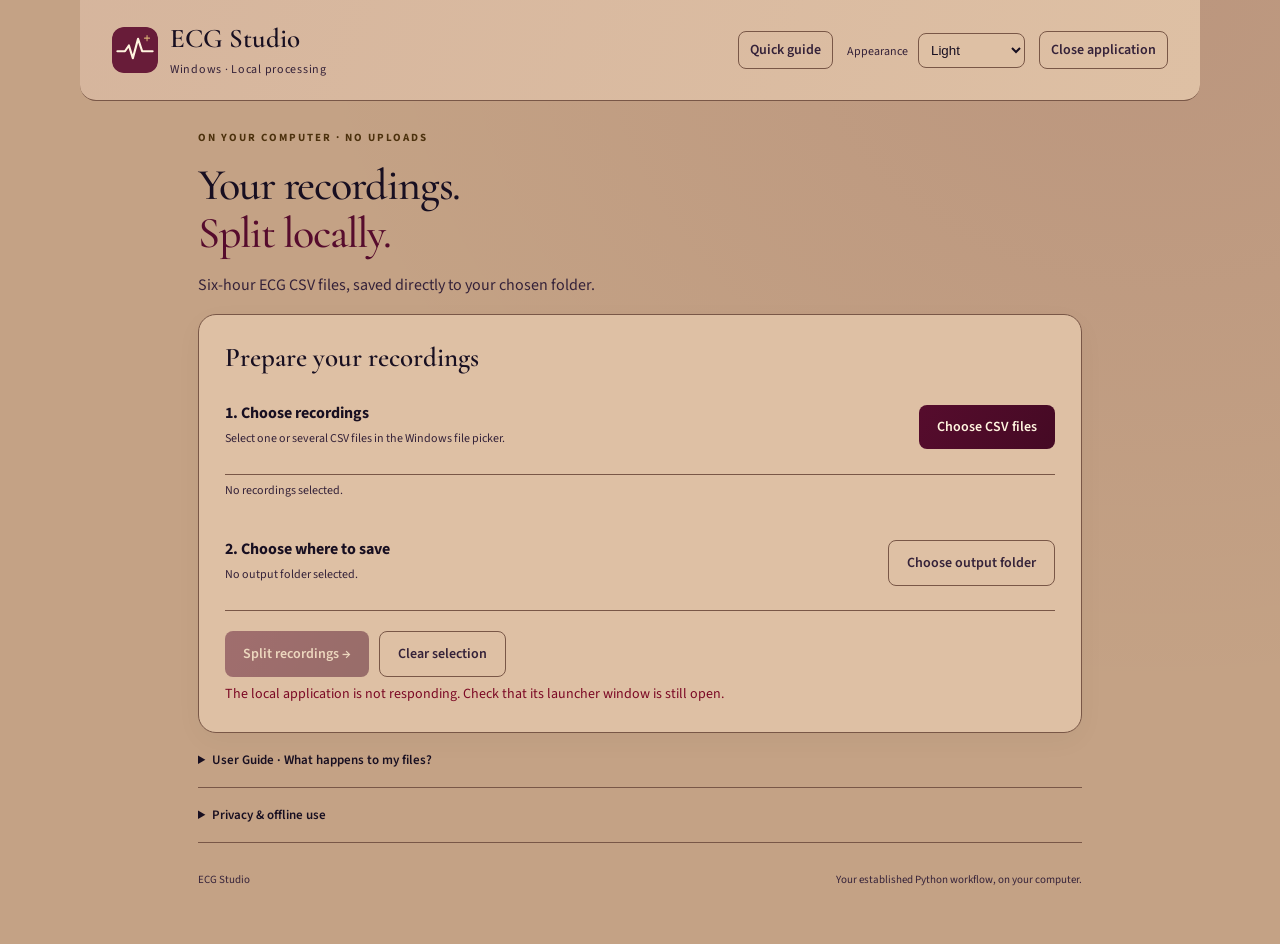
==== commit 7d59f3be: "Upload 4" ====
--- a/frontend/index.html
+++ b/frontend/index.html
@@ -1,12 +1,7 @@
-<!doctype html>
-<html lang="en"><head><meta charset="utf-8"><meta name="viewport" content="width=device-width,initial-scale=1"><meta name="description" content="Split Firstbeat ECG CSV recordings into six-hour files using your established Python workflow."><title>ECG Studio · File Splitter</title><link rel="icon" type="image/png" href="assets/favicon.png"><link rel="apple-touch-icon" href="assets/apple-touch-icon.png"><!-- PRODUCTION_METADATA --><link rel="stylesheet" href="styles.css"><script src="config.js" defer></script><script src="sharing.js" defer></script><script src="app.js" defer></script></head>
-<body><header><a class="brand" href="#"><img class="brand-icon" src="assets/logo.svg" width="46" height="46" alt=""><span>ECG Studio<small>Recording file splitter</small></span></a><div class="header-tools"><nav aria-label="App tools"><button class="secondary" id="quick-guide">Quick guide</button><button class="secondary" id="share-app">Share app</button><button class="secondary" id="copy-link">Copy link</button></nav><label>Appearance <select id="theme"><option value="light">Light</option><option value="dark">OLED Dark</option><option value="colored">Colored</option></select></label></div></header>
-<main><p id="sharing-status" class="fine" role="status" aria-live="polite"></p><div class="eyebrow">YOUR RECORDINGS, ORGANIZED</div><h1>Long recordings.<br><em>Manageable files.</em></h1><p class="intro">Split ECG CSV recordings into six-hour windows, using the first valid timestamp as the starting point.</p>
-<div class="steps" aria-label="Workflow"><span>01 &nbsp; Select</span><span>02 &nbsp; Process</span><span>03 &nbsp; Download</span></div>
-<section class="workspace" aria-labelledby="upload-title"><div class="section-head"><div><h2 id="upload-title">Choose your recordings</h2><p>Firstbeat CSV · Original files stay unchanged</p></div><span class="badge">6-hour windows</span></div>
-<div id="drop" class="drop"><span class="upload-icon" aria-hidden="true">↑</span><h3>Drop CSV files here</h3><p>Or select files from your computer. Batches run one file at a time.</p><label class="button" for="files">Choose files</label><input id="files" type="file" accept=".csv,text/csv" multiple><p class="fine">Files are uploaded to your configured Python service when you start.</p></div>
-<div id="selected"></div><div class="actions"><button id="run" disabled>Split recordings <span aria-hidden="true">→</span></button><button id="clear" class="secondary">Clear selection</button></div><p id="notice" role="status" aria-live="polite">Select a recording to begin.</p></section>
-<section id="results-section" hidden><h2>Processing & downloads</h2><p class="fine">Download outputs before deleting a job. Keep this page open while a batch runs.</p><div id="results" aria-live="polite"></div></section>
-<details id="user-guide"><summary>User Guide · How splitting works</summary><p>Reads 100,000 rows at a time. Six-hour windows begin at the first valid timestamp. Invalid timestamps and non-numeric or missing signal values are discarded, matching the supplied Python script. The last partial window is retained. No signal filtering or resampling is applied.</p><p>Outputs retain timestamp, ecg_raw, ecg_mv, continuous_time, elapsed_time and block_number. Metadata comments are not copied, matching the original workflow. The plain column header may count as a discarded row.</p><p>Expected timestamp: <code>2026-06-18 08:52:24.000</code>. Files must retain the comma-separated export structure expected by the original code.</p></details>
-<details id="connection-settings"><summary>Service connection & privacy</summary><p id="service" role="status" aria-live="polite">Checking the processing service…</p><div class="connection-form"><label for="service-url">Python service address</label><input id="service-url" type="url" inputmode="url" placeholder="https://your-python-service.onrender.com" autocomplete="off" spellcheck="false"><button id="save-service" class="secondary">Save &amp; test connection</button><p class="fine">Use your deployed Python backend address, not this app’s Vercel address or a dashboard link. This preference is saved only in this browser. A hosted app cannot use localhost.</p></div><p>Each recording has an isolated job. Input uploads are deleted after processing succeeds or fails. Outputs and abandoned uploads expire after the service’s retention period. “Delete job” removes available job files immediately. No recording values are written to application logs.</p><p>Capacity depends on the configured service and free disk space. Upload progress is measured in bytes; processing shows actual chunks and rows rather than an estimated percentage.</p></details>
-<footer>ECG Studio <span>Built around your established Python workflow.</span></footer></main><dialog id="guide-dialog" aria-labelledby="guide-title"><div class="dialog-head"><h2 id="guide-title">Your quick guide</h2><button class="secondary" data-close="guide-dialog" aria-label="Close quick guide">Close</button></div><ol><li><strong>Choose CSV recordings.</strong> Select several files or drag them into the upload area.</li><li><strong>Split recordings.</strong> Keep this page open while files upload and process in sequence.</li><li><strong>Download the results.</strong> Save individual CSVs or each recording’s ZIP, then delete jobs when finished.</li></ol><div class="example"><strong>A simple example</strong><p>A first valid sample at 08:52:24 starts the first window. A sample exactly at 14:52:24 enters the second window.</p></div><p class="fine">Share app and Copy link share only this application’s address—not recordings or download credentials. For format and privacy details, open the User Guide or Service connection & privacy below.</p></dialog><dialog id="share-dialog" aria-labelledby="share-title"><div class="dialog-head"><h2 id="share-title">Share ECG Studio</h2><button class="secondary" data-close="share-dialog" aria-label="Close sharing">Close</button></div><p>Copy this application address:</p><label for="share-address">App link</label><input id="share-address" readonly type="url"><p class="fine">Only the app address is shared. Your recordings remain separate.</p></dialog><iframe name="downloads" title="File downloads" hidden></iframe></body></html>
+<!doctype html><html lang="en"><head><meta charset="utf-8"><meta name="viewport" content="width=device-width,initial-scale=1"><meta name="desktop-token" content="__SESSION_TOKEN__"><title>ECG Studio · Windows</title><link rel="icon" href="assets/favicon.png"><link rel="stylesheet" href="styles.css"><link rel="stylesheet" href="desktop.css"><script src="desktop.js" defer></script></head>
+<body><header><a class="brand" href="/"><img class="brand-icon" src="assets/logo.svg" width="46" height="46" alt=""><span>ECG Studio<small>Windows · Local processing</small></span></a><div class="header-tools"><button id="quick-guide" class="secondary">Quick guide</button><label>Appearance <select id="theme"><option value="light">Light</option><option value="dark">OLED Dark</option><option value="colored">Colour</option></select></label><button id="quit" class="secondary">Close application</button></div></header>
+<main><div class="eyebrow">ON YOUR COMPUTER · NO UPLOADS</div><h1>Your recordings.<br><em>Split locally.</em></h1><p class="intro">Six-hour ECG CSV files, saved directly to your chosen folder.</p><section class="workspace"><h2>Prepare your recordings</h2><div class="desktop-step"><div><strong>1. Choose recordings</strong><p class="fine">Select one or several CSV files in the Windows file picker.</p></div><button id="choose-files">Choose CSV files</button></div><div id="selected"><p class="fine">No recordings selected.</p></div><div class="desktop-step"><div><strong>2. Choose where to save</strong><p id="output-root" class="fine path">No output folder selected.</p></div><button id="choose-folder" class="secondary">Choose output folder</button></div><div class="actions"><button id="start" disabled>Split recordings →</button><button id="clear" class="secondary">Clear selection</button><button id="cancel" class="secondary" hidden>Stop batch</button></div><p id="status" role="status" aria-live="polite">Choose recordings and an output folder to begin.</p></section>
+<section id="results-section" hidden><div class="section-head"><h2>Processing & saved files</h2><button id="open-batch" class="secondary">Open batch folder</button></div><p id="batch-path" class="fine path"></p><div id="results" aria-live="polite"></div></section>
+<details><summary>User Guide · What happens to my files?</summary><p>Your original recordings stay unchanged. Each run creates a new ECG_Studio folder inside the destination you choose. Each input has its own numbered subfolder, containing its six-hour CSV files. Completed outputs stay on your computer until you delete them.</p><p>Reads 100,000 rows per chunk. Invalid timestamps and non-numeric/missing signal values are discarded, as in your original script. The first valid timestamp starts the first six-hour window. A final partial window is kept. No resampling, filtering, sorting or timezone correction is added.</p><p>Expected format: comma-separated text with timestamp, ECG raw and ECG millivolt columns. Timestamps follow <code>2026-06-18 08:52:24.000</code>. Output names and all six columns match the original Python workflow. Comments are not copied into output files. A header row can count as discarded.</p><p>Large recordings need free space for expanded CSV outputs. Admission checks estimate six times the input size plus a reserve; actual output size varies. Files run sequentially. Stop batch takes effect after the current chunk is written; the current incomplete output is removed, and earlier completed recordings remain.</p></details>
+<details><summary>Privacy & offline use</summary><p>This application runs only on this computer at a local 127.0.0.1 address. It makes no external service requests, uploads no recordings and uses locally bundled fonts. No Render account, Vercel deployment, Python installation or internet connection is needed to process files.</p><p>Processing summaries may contain local filenames, output paths and row counts. They are saved in your selected batch folder. They contain no ECG sample values. Keep output folders and recordings out of public repositories.</p><p>Closing the browser tab does not stop the application. Use Close application, or return to the still-open launcher window. If you launch another copy, it opens a separate local session.</p></details><footer>ECG Studio <span>Your established Python workflow, on your computer.</span></footer></main>
+<dialog id="guide-dialog" aria-labelledby="guide-title"><div class="dialog-head"><h2 id="guide-title">Quick guide</h2><button id="close-guide" class="secondary">Close</button></div><ol><li>Choose your CSV recordings.</li><li>Choose an output folder with enough free space.</li><li>Click Split recordings, then Open output folder when complete.</li></ol><div class="example"><strong>Example</strong><p>First valid sample: 08:52:24. A sample exactly at 14:52:24 belongs in the second window.</p></div><p class="fine">Keep the launcher window open while working. No recording uploads or cloud connection settings are needed.</p></dialog></body></html>
--- a/frontend/desktop.css
+++ b/frontend/desktop.css
@@ -0,0 +1 @@
+.desktop-step{display:flex;justify-content:space-between;align-items:center;gap:20px;padding:20px 0;border-bottom:1px solid var(--line)}.desktop-step p{margin:5px 0}.path{overflow-wrap:anywhere;word-break:break-word}.desktop-step button{flex-shrink:0}#status{font-size:14px;margin-bottom:0}button[hidden],section[hidden]{display:none!important}#selected{max-height:230px;overflow:auto}#output-root{max-width:560px}@media(max-width:580px){.desktop-step{align-items:flex-start;flex-direction:column;gap:10px}}.closed{padding:32px;background:var(--surface);border-radius:14px}.state-label{font-weight:600;text-transform:capitalize}
